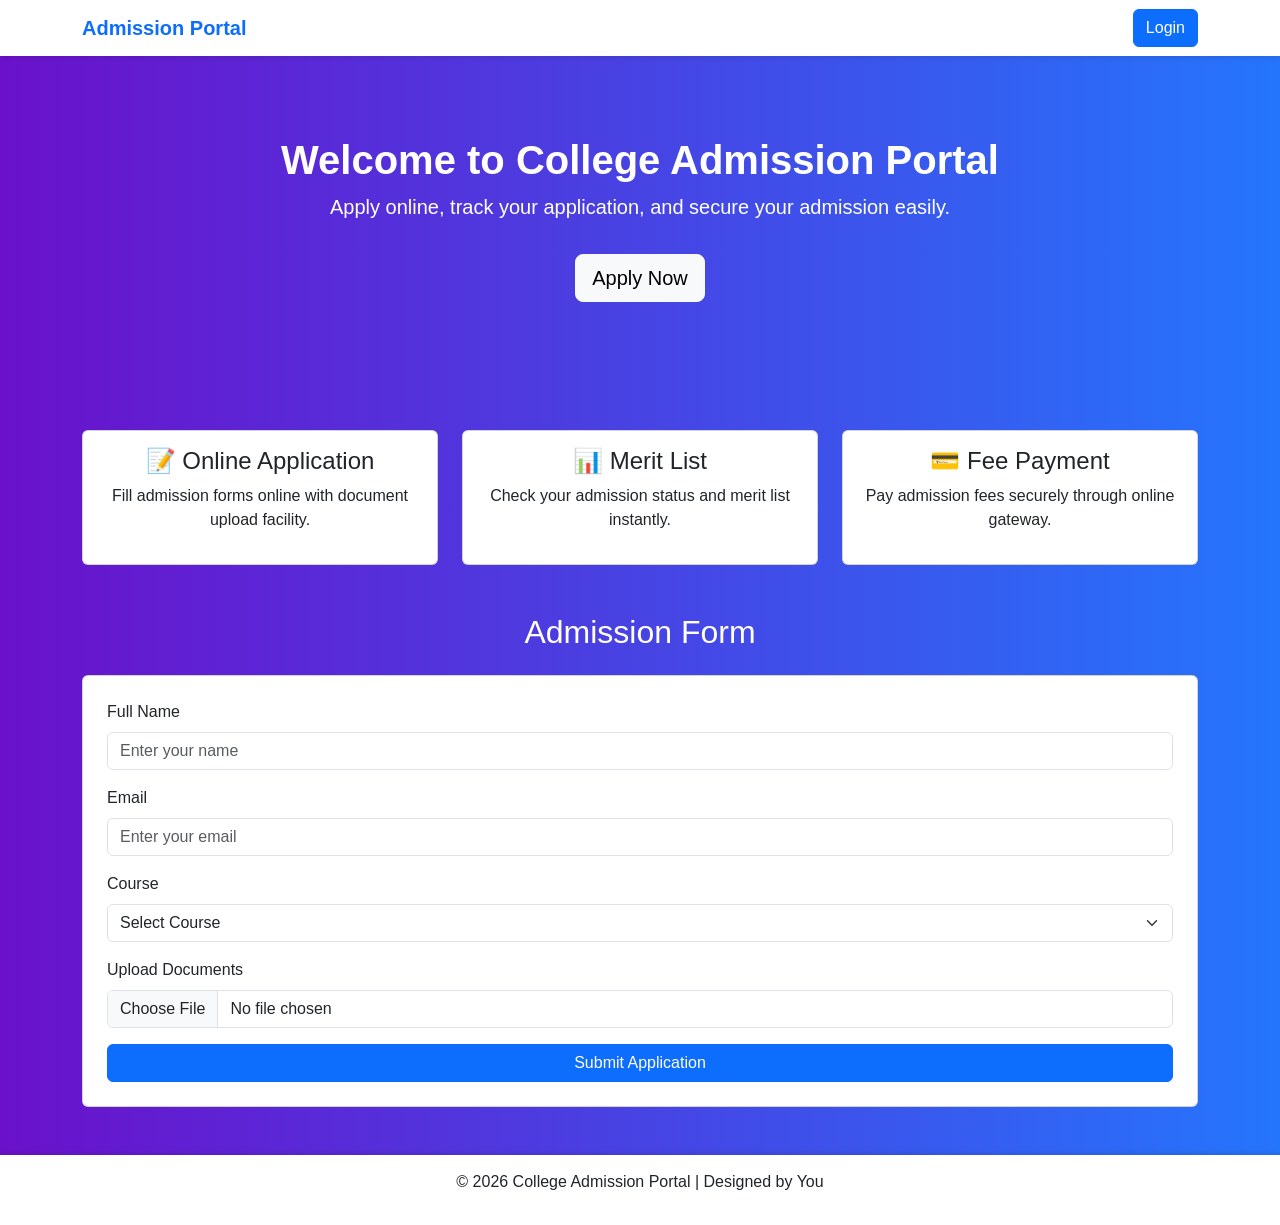
==== index.html @ 8b81611e "Admission Portal UI added" ====
<!DOCTYPE html>
<html lang="en">
<head>
  <meta charset="UTF-8">
  <meta name="viewport" content="width=device-width, initial-scale=1.0">
  <title>Admission Portal</title>
  <!-- Bootstrap CSS -->
  <link href="https://cdn.jsdelivr.net/npm/bootstrap@5.3.0/dist/css/bootstrap.min.css" rel="stylesheet">
  <style>
    body {
      background: linear-gradient(to right, #6a11cb, #2575fc);
      font-family: 'Segoe UI', sans-serif;
    }
    .navbar {
      background-color: #fff;
      box-shadow: 0 2px 5px rgba(0,0,0,0.1);
    }
    .hero-section {
      color: white;
      text-align: center;
      padding: 80px 20px;
    }
    .card {
      transition: transform 0.3s;
    }
    .card:hover {
      transform: scale(1.05);
    }
    footer {
      background: #fff;
      padding: 15px;
      text-align: center;
      margin-top: 30px;
      box-shadow: 0 -2px 5px rgba(0,0,0,0.1);
    }
  </style>
</head>
<body>

  <!-- Navbar -->
  <nav class="navbar navbar-expand-lg">
    <div class="container">
      <a class="navbar-brand fw-bold text-primary" href="#">Admission Portal</a>
      <button class="btn btn-primary">Login</button>
    </div>
  </nav>

  <!-- Hero Section -->
  <section class="hero-section">
    <h1 class="fw-bold">Welcome to College Admission Portal</h1>
    <p class="lead">Apply online, track your application, and secure your admission easily.</p>
    <a href="#apply" class="btn btn-light btn-lg mt-3">Apply Now</a>
  </section>

  <!-- Features Section -->
  <div class="container my-5">
    <div class="row text-center">
      <div class="col-md-4">
        <div class="card p-3">
          <h4>📝 Online Application</h4>
          <p>Fill admission forms online with document upload facility.</p>
        </div>
      </div>
      <div class="col-md-4">
        <div class="card p-3">
          <h4>📊 Merit List</h4>
          <p>Check your admission status and merit list instantly.</p>
        </div>
      </div>
      <div class="col-md-4">
        <div class="card p-3">
          <h4>💳 Fee Payment</h4>
          <p>Pay admission fees securely through online gateway.</p>
        </div>
      </div>
    </div>
  </div>

  <!-- Application Form -->
  <div class="container my-5" id="apply">
    <h2 class="text-center text-white mb-4">Admission Form</h2>
    <div class="card p-4">
      <form>
        <div class="mb-3">
          <label class="form-label">Full Name</label>
          <input type="text" class="form-control" placeholder="Enter your name">
        </div>
        <div class="mb-3">
          <label class="form-label">Email</label>
          <input type="email" class="form-control" placeholder="Enter your email">
        </div>
        <div class="mb-3">
          <label class="form-label">Course</label>
          <select class="form-select">
            <option selected>Select Course</option>
            <option>MCA</option>
            <option>BCA</option>
            <option>BSc Computer Science</option>
          </select>
        </div>
        <div class="mb-3">
          <label class="form-label">Upload Documents</label>
          <input type="file" class="form-control">
        </div>
        <button type="submit" class="btn btn-primary w-100">Submit Application</button>
      </form>
    </div>
  </div>

  <!-- Footer -->
  <footer>
    <p>&copy; 2026 College Admission Portal | Designed by You</p>
  </footer>

  <!-- Bootstrap JS -->
  <script src="https://cdn.jsdelivr.net/npm/bootstrap@5.3.0/dist/js/bootstrap.bundle.min.js"></script>
</body>
</html>
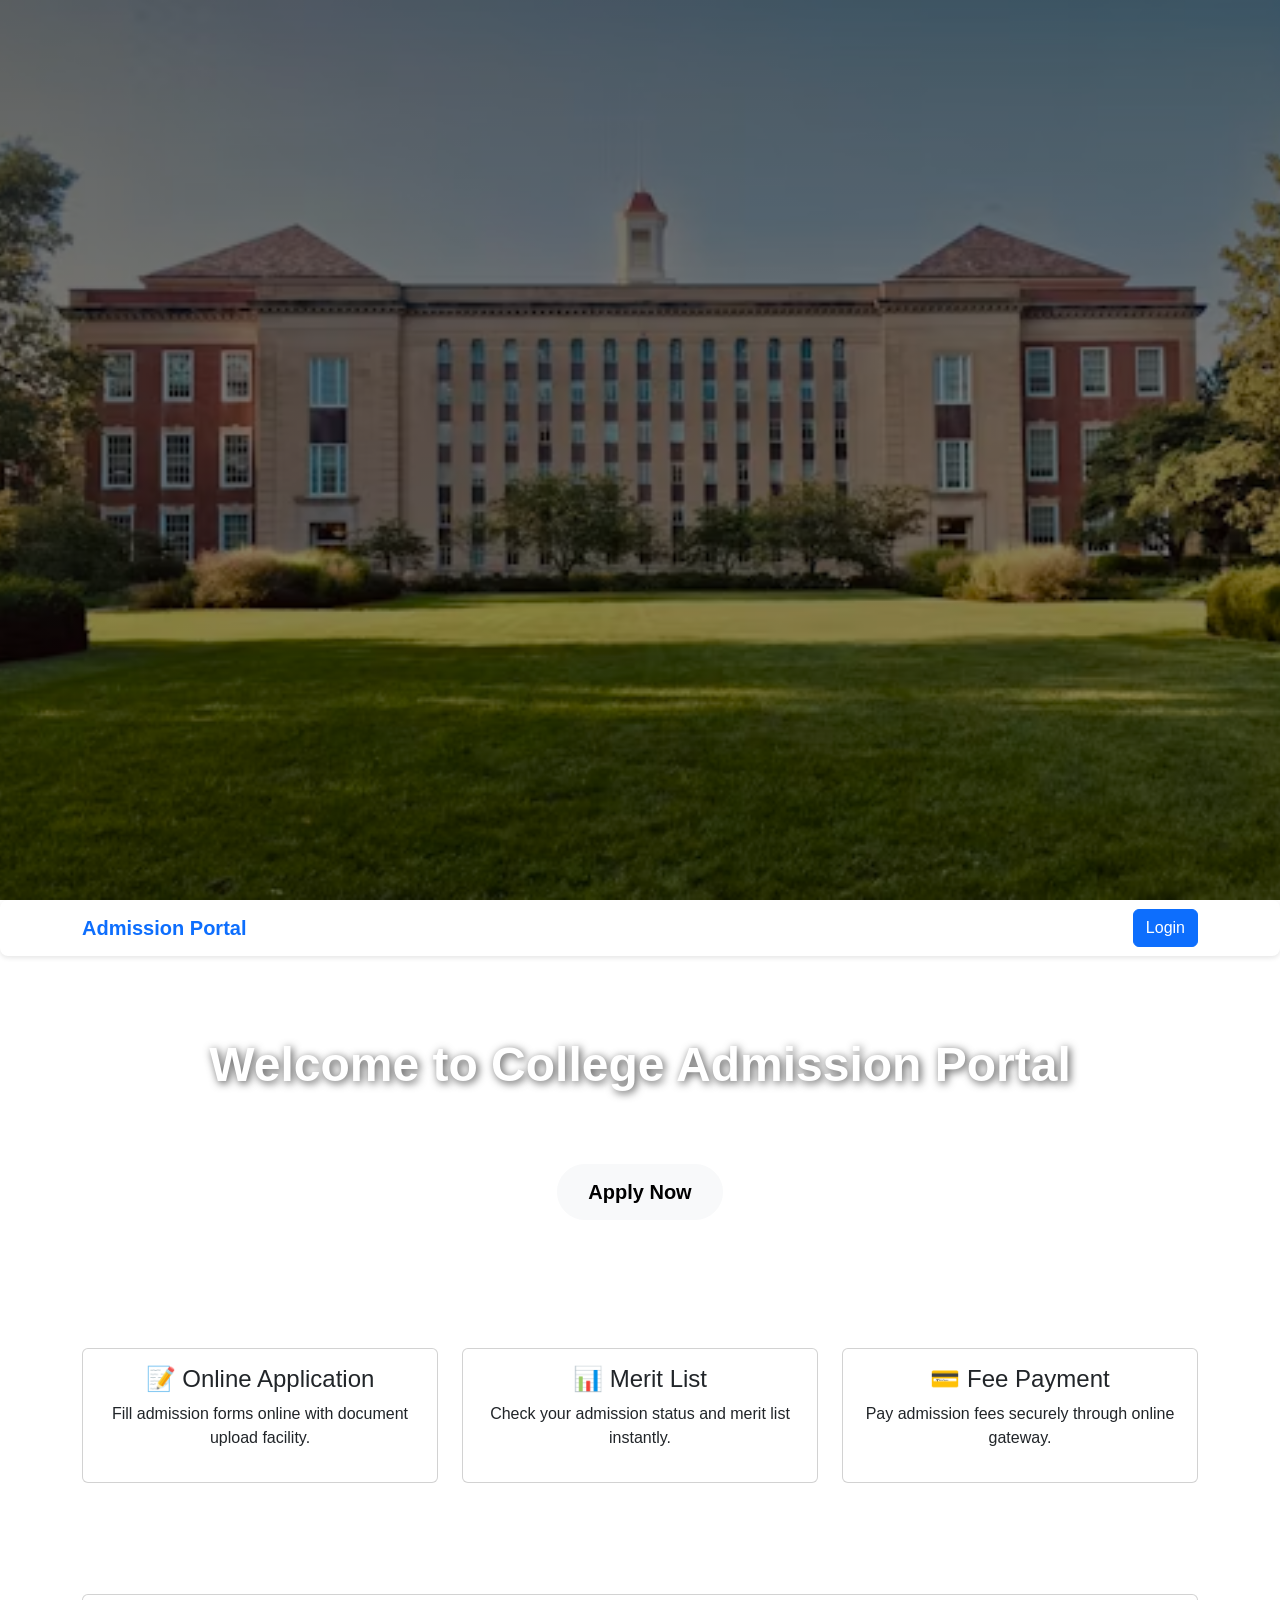
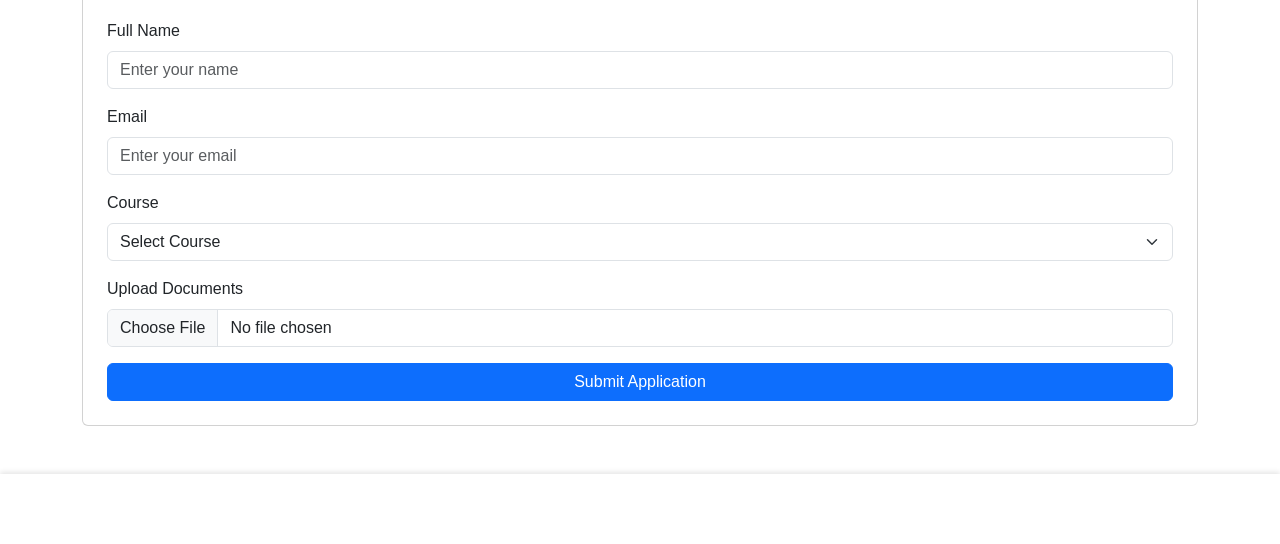
==== commit eaee01d5: "Admission Portal UI with overlay" ====
--- a/index.html
+++ b/index.html
@@ -5,12 +5,23 @@
   <meta name="viewport" content="width=device-width, initial-scale=1.0">
   <title>Admission Portal</title>
   <!-- Bootstrap CSS -->
+   <link href="style.css"rel="stylesheet">
   <link href="https://cdn.jsdelivr.net/npm/bootstrap@5.3.0/dist/css/bootstrap.min.css" rel="stylesheet">
   <style>
-    body {
-      background: linear-gradient(to right, #6a11cb, #2575fc);
-      font-family: 'Segoe UI', sans-serif;
-    }
+   body {
+  font-family: 'Segoe UI', sans-serif;
+  background-image: url('assets/photo2.jpg'); 
+  background-size: cover;
+  background-position: center;
+  background-attachment: fixed;
+        }
+     .overlay {
+  background: linear-gradient(rgba(0,0,0,0.6), rgba(0,0,0,0.4));
+  min-height: 100vh;
+  padding: 20px;
+}
+
+
     .navbar {
       background-color: #fff;
       box-shadow: 0 2px 5px rgba(0,0,0,0.1);
@@ -36,6 +47,7 @@
   </style>
 </head>
 <body>
+    <div class="overlay"></div>
 
   <!-- Navbar -->
   <nav class="navbar navbar-expand-lg">
--- a/style.css
+++ b/style.css
@@ -0,0 +1,72 @@
+/* Overlay with gradient */
+.overlay {
+  background: linear-gradient(rgba(0,0,0,0.6), rgba(0,0,0,0.4));
+  min-height: 100vh;
+  padding: 20px;
+}
+
+/* Hero Section */
+.hero-section h1 {
+  font-size: 3rem;
+  font-weight: 700;
+  text-shadow: 2px 2px 8px rgba(0,0,0,0.7);
+}
+.hero-section p {
+  font-size: 1.2rem;
+  margin-top: 10px;
+}
+.hero-section .btn {
+  border-radius: 30px;
+  padding: 12px 30px;
+  font-weight: bold;
+  transition: background 0.3s, transform 0.3s;
+}
+.hero-section .btn:hover {
+  background: #2575fc;
+  color: #fff;
+  transform: scale(1.05);
+}
+
+/* Cards */
+.card {
+  transition: transform 0.3s, box-shadow 0.3s;
+  border-radius: 12px;
+}
+.card:hover {
+  transform: translateY(-5px);
+  box-shadow: 0 8px 20px rgba(0,0,0,0.2);
+}
+
+/* Footer */
+footer {
+  background: linear-gradient(to right, #2575fc, #6a11cb);
+  color: white;
+  padding: 15px;
+  text-align: center;
+  margin-top: 30px;
+}
+
+.navbar {
+  background: rgba(255,255,255,0.9);
+  backdrop-filter: blur(6px);
+  border-radius: 8px;
+}
+
+.hero-section h1 {
+  animation: fadeInDown 1s ease-in-out;
+}
+.hero-section p {
+  animation: fadeInUp 1.2s ease-in-out;
+}
+@keyframes fadeInDown {
+  from {opacity:0; transform:translateY(-30px);}
+  to {opacity:1; transform:translateY(0);}
+}
+@keyframes fadeInUp {
+  from {opacity:0; transform:translateY(30px);}
+  to {opacity:1; transform:translateY(0);}
+}
+
+.btn:hover {
+  box-shadow: 0 0 15px rgba(37,117,252,0.6);
+}
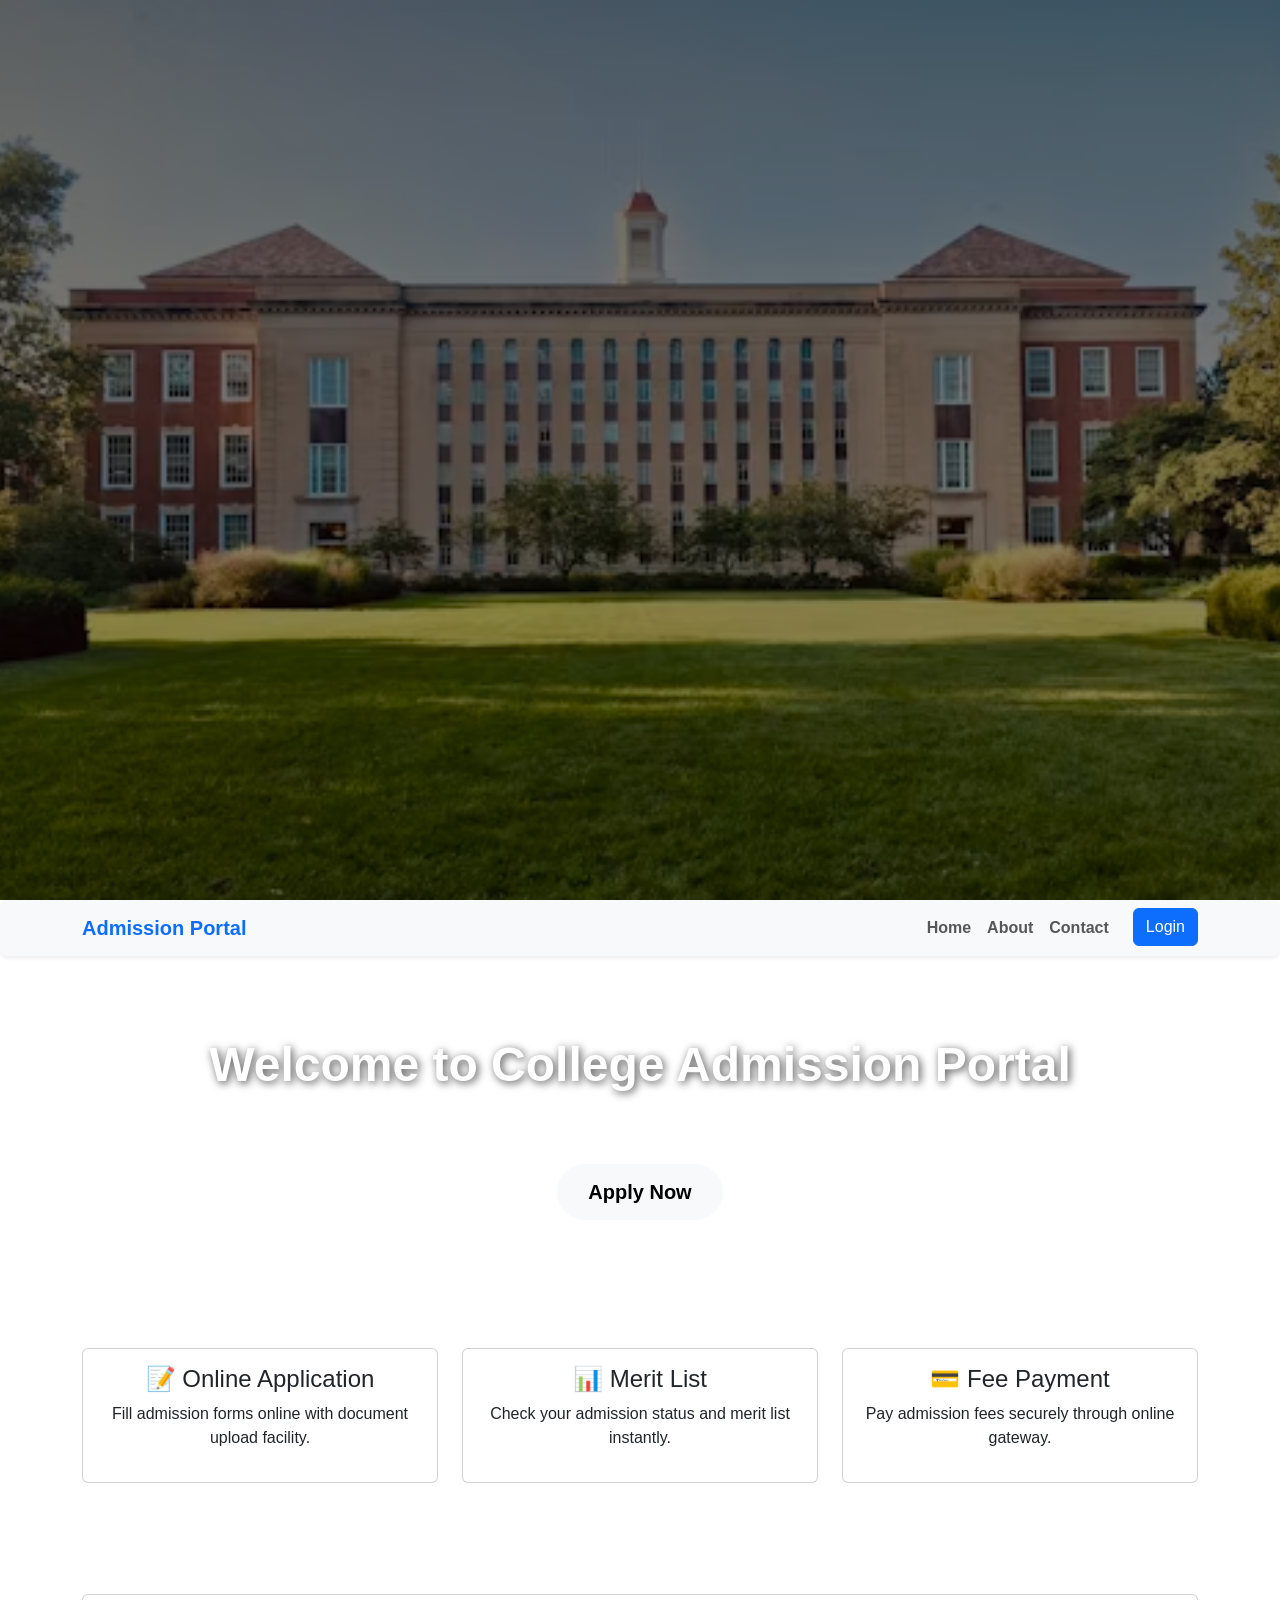
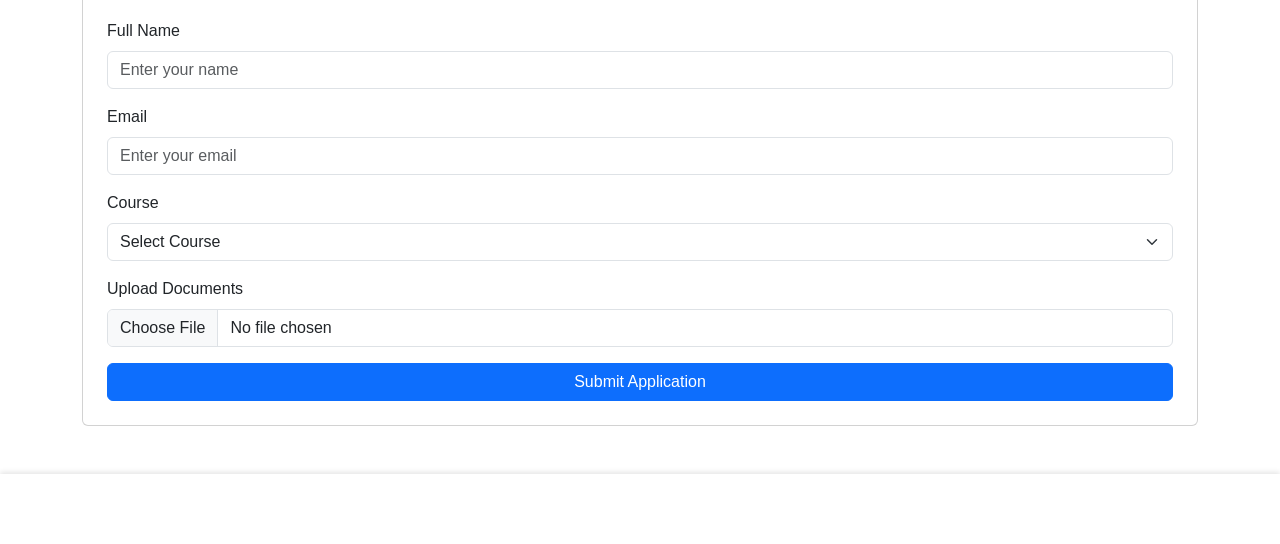
==== commit eae3478d: "Navbar updated with About & Contact links" ====
--- a/index.html
+++ b/index.html
@@ -50,12 +50,31 @@
     <div class="overlay"></div>
 
   <!-- Navbar -->
-  <nav class="navbar navbar-expand-lg">
-    <div class="container">
-      <a class="navbar-brand fw-bold text-primary" href="#">Admission Portal</a>
-      <button class="btn btn-primary">Login</button>
+  <nav class="navbar navbar-expand-lg bg-light shadow-sm">
+  <div class="container">
+    <a class="navbar-brand fw-bold text-primary" href="index.html">Admission Portal</a>
+    <button class="navbar-toggler" type="button" data-bs-toggle="collapse" data-bs-target="#navbarNav">
+      <span class="navbar-toggler-icon"></span>
+    </button>
+    <div class="collapse navbar-collapse justify-content-end" id="navbarNav">
+      <ul class="navbar-nav">
+        <li class="nav-item">
+          <a class="nav-link fw-semibold" href="index.html">Home</a>
+        </li>
+        <li class="nav-item">
+          <a class="nav-link fw-semibold" href="about.html">About</a>
+        </li>
+        <li class="nav-item">
+          <a class="nav-link fw-semibold" href="contact.html">Contact</a>
+        </li>
+        <li class="nav-item">
+          <button class="btn btn-primary ms-3">Login</button>
+        </li>
+      </ul>
     </div>
-  </nav>
+  </div>
+</nav>
+
 
   <!-- Hero Section -->
   <section class="hero-section">
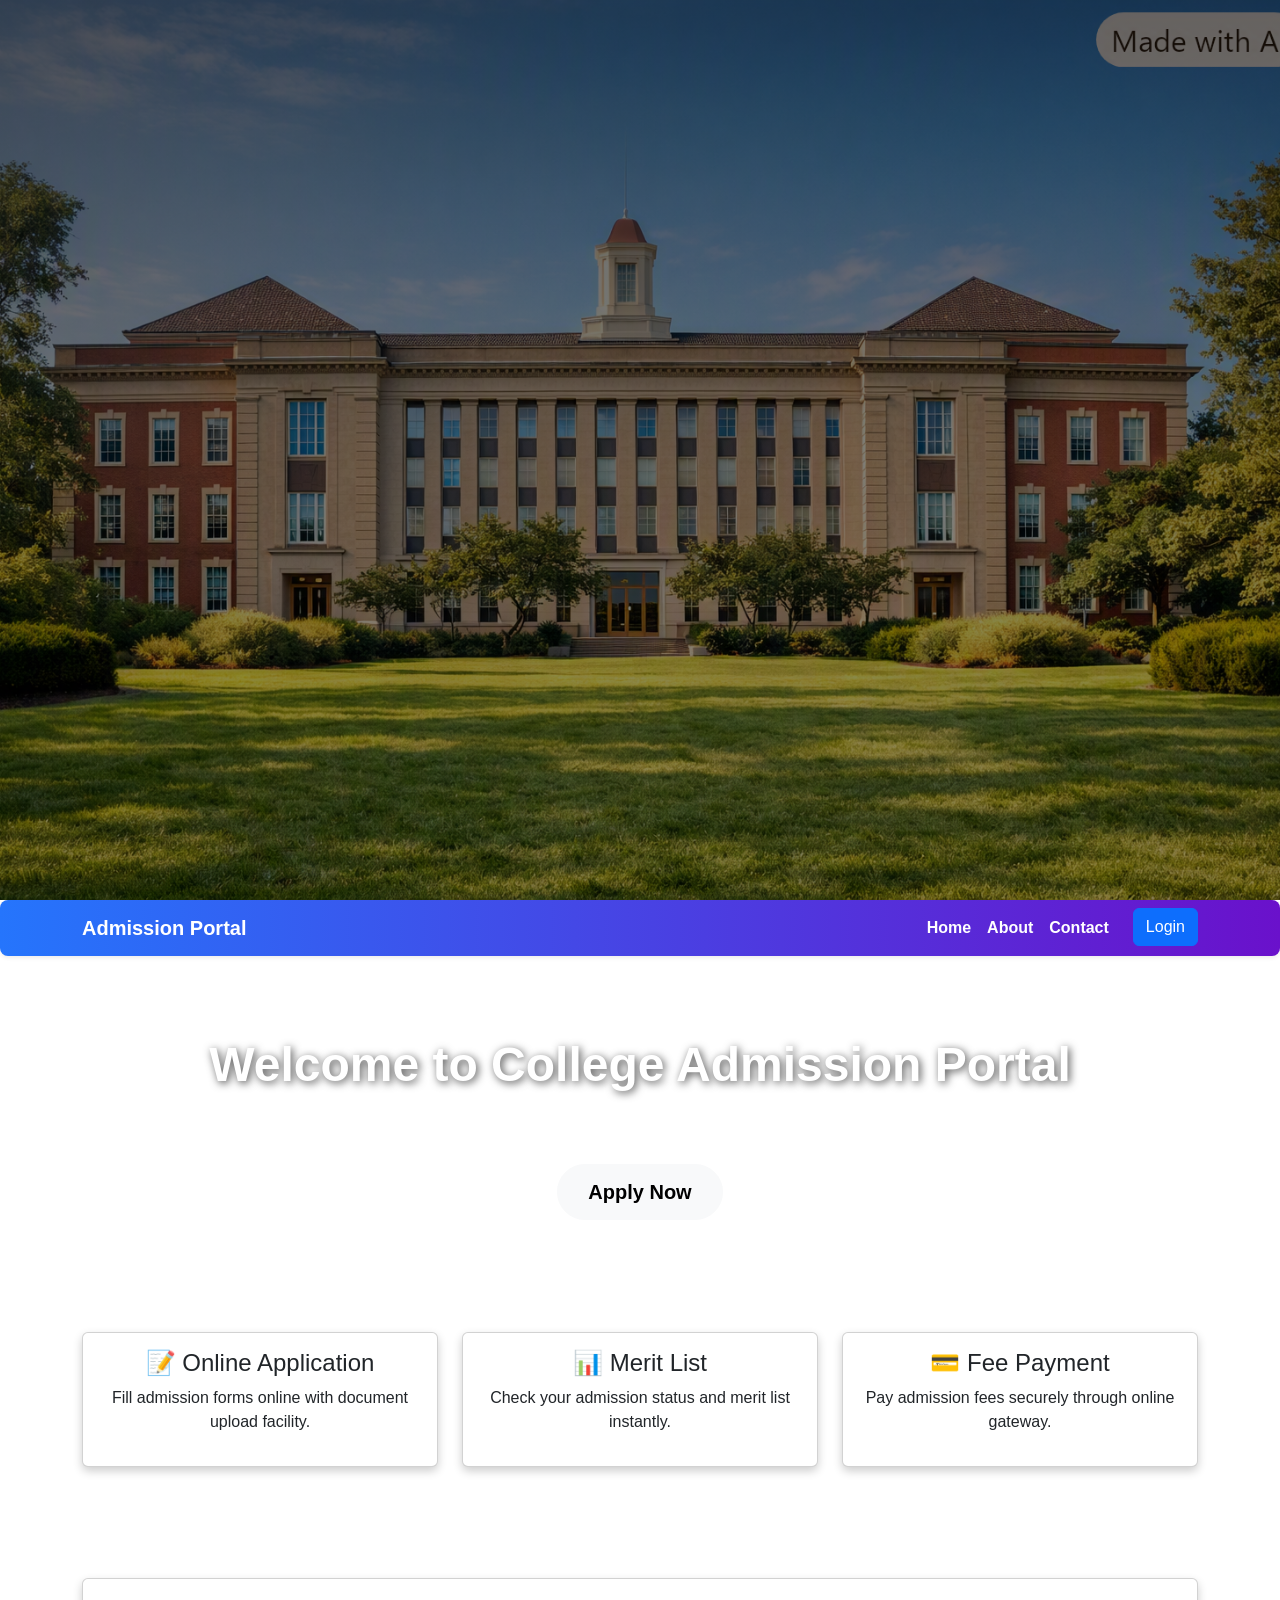
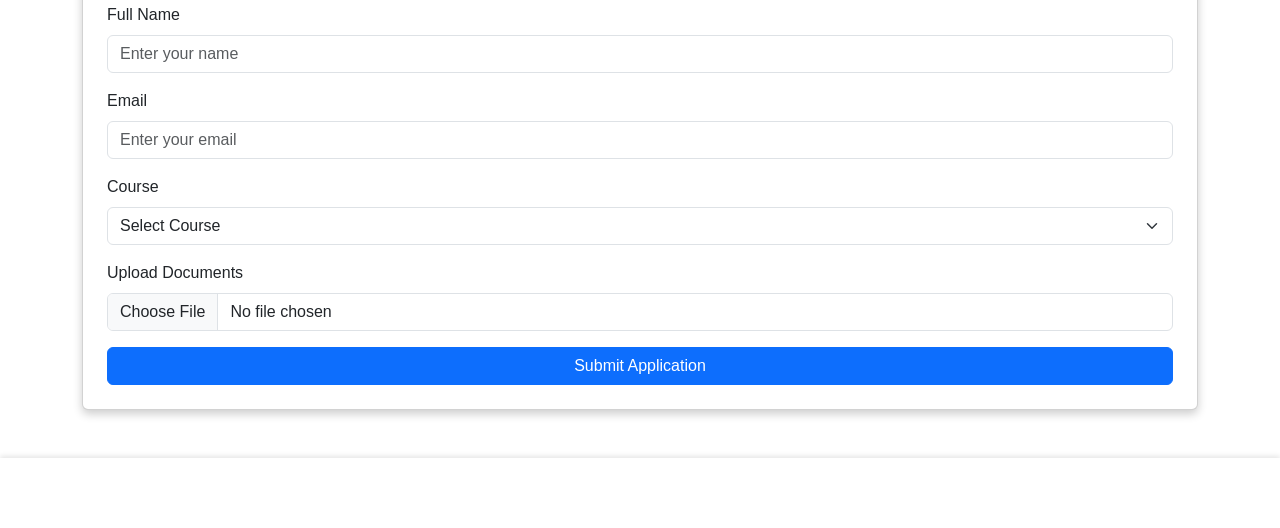
==== commit 306f213d: "Admission Portal Home Page added" ====
--- a/index.html
+++ b/index.html
@@ -10,7 +10,7 @@
   <style>
    body {
   font-family: 'Segoe UI', sans-serif;
-  background-image: url('assets/photo2.jpg'); 
+  background-image: url('assets/college.jpg'); 
   background-size: cover;
   background-position: center;
   background-attachment: fixed;
@@ -138,6 +138,8 @@
     </div>
   </div>
 
+    
+
   <!-- Footer -->
   <footer>
     <p>&copy; 2026 College Admission Portal | Designed by You</p>
--- a/style.css
+++ b/style.css
@@ -29,9 +29,12 @@
 
 /* Cards */
 .card {
-  transition: transform 0.3s, box-shadow 0.3s;
-  border-radius: 12px;
+  background: rgba(255, 255, 255, 0.2); /* 0.2 = 20% white transparency */
+  border: none;                         /* border remove */
+  color: white;                         /* text white for readability */
+  box-shadow: 0 4px 10px rgba(0,0,0,0.3); /* thoda shadow for clarity */
 }
+
 .card:hover {
   transform: translateY(-5px);
   box-shadow: 0 8px 20px rgba(0,0,0,0.2);
@@ -70,3 +73,80 @@
 .btn:hover {
   box-shadow: 0 0 15px rgba(37,117,252,0.6);
 }
+
+.container.my-5 {
+  margin-top: 2rem !important; /* default se chhota */
+}
+
+body {
+  font-family: 'Segoe UI', sans-serif;
+  background: linear-gradient(to right, #1e3c72, #2a5298); 
+  min-height: 100vh;
+  color: white;
+}
+
+html, body {
+  overflow-x: hidden; /* horizontal scroll disable */
+}
+
+.gallery img {
+  transition: transform 0.3s ease;
+}
+.gallery img:hover {
+  transform: scale(1.05);
+}
+
+h2.text-primary {
+  font-weight: 700;
+  letter-spacing: 1px;
+}
+
+.gallery img {
+  height: 250px;
+  object-fit: cover;
+}
+.row.g-3 img {
+  height: 250px;
+  object-fit: cover;
+  width: 100%;
+}
+
+.gallery img {
+  height: 250px !important;
+  object-fit: cover;
+  width: 100% !important;
+}
+
+.about-page {
+  background: #bba2c9;
+  font-family: 'Segoe UI', sans-serif;
+  color: #333; /* dark text */
+}
+
+.overlay {
+  background: linear-gradient(rgba(37,117,252,0.7), rgba(106,17,203,0.6));
+  min-height: 100vh;
+  padding: 20px;
+}
+
+.navbar, footer {
+  background: linear-gradient(to right, #2575fc, #6a11cb);
+  color: white;
+}
+.navbar a, footer p {
+  color: white !important;
+}
+
+.btn-primary {
+  background-color: #2575fc;
+  border: none;
+}
+.btn-primary:hover {
+  background-color: #4CAF50;
+}
+
+.card {
+  background: rgba(255,255,255,0.85);
+  border: none;
+  box-shadow: 0 4px 10px rgba(0,0,0,0.2);
+}
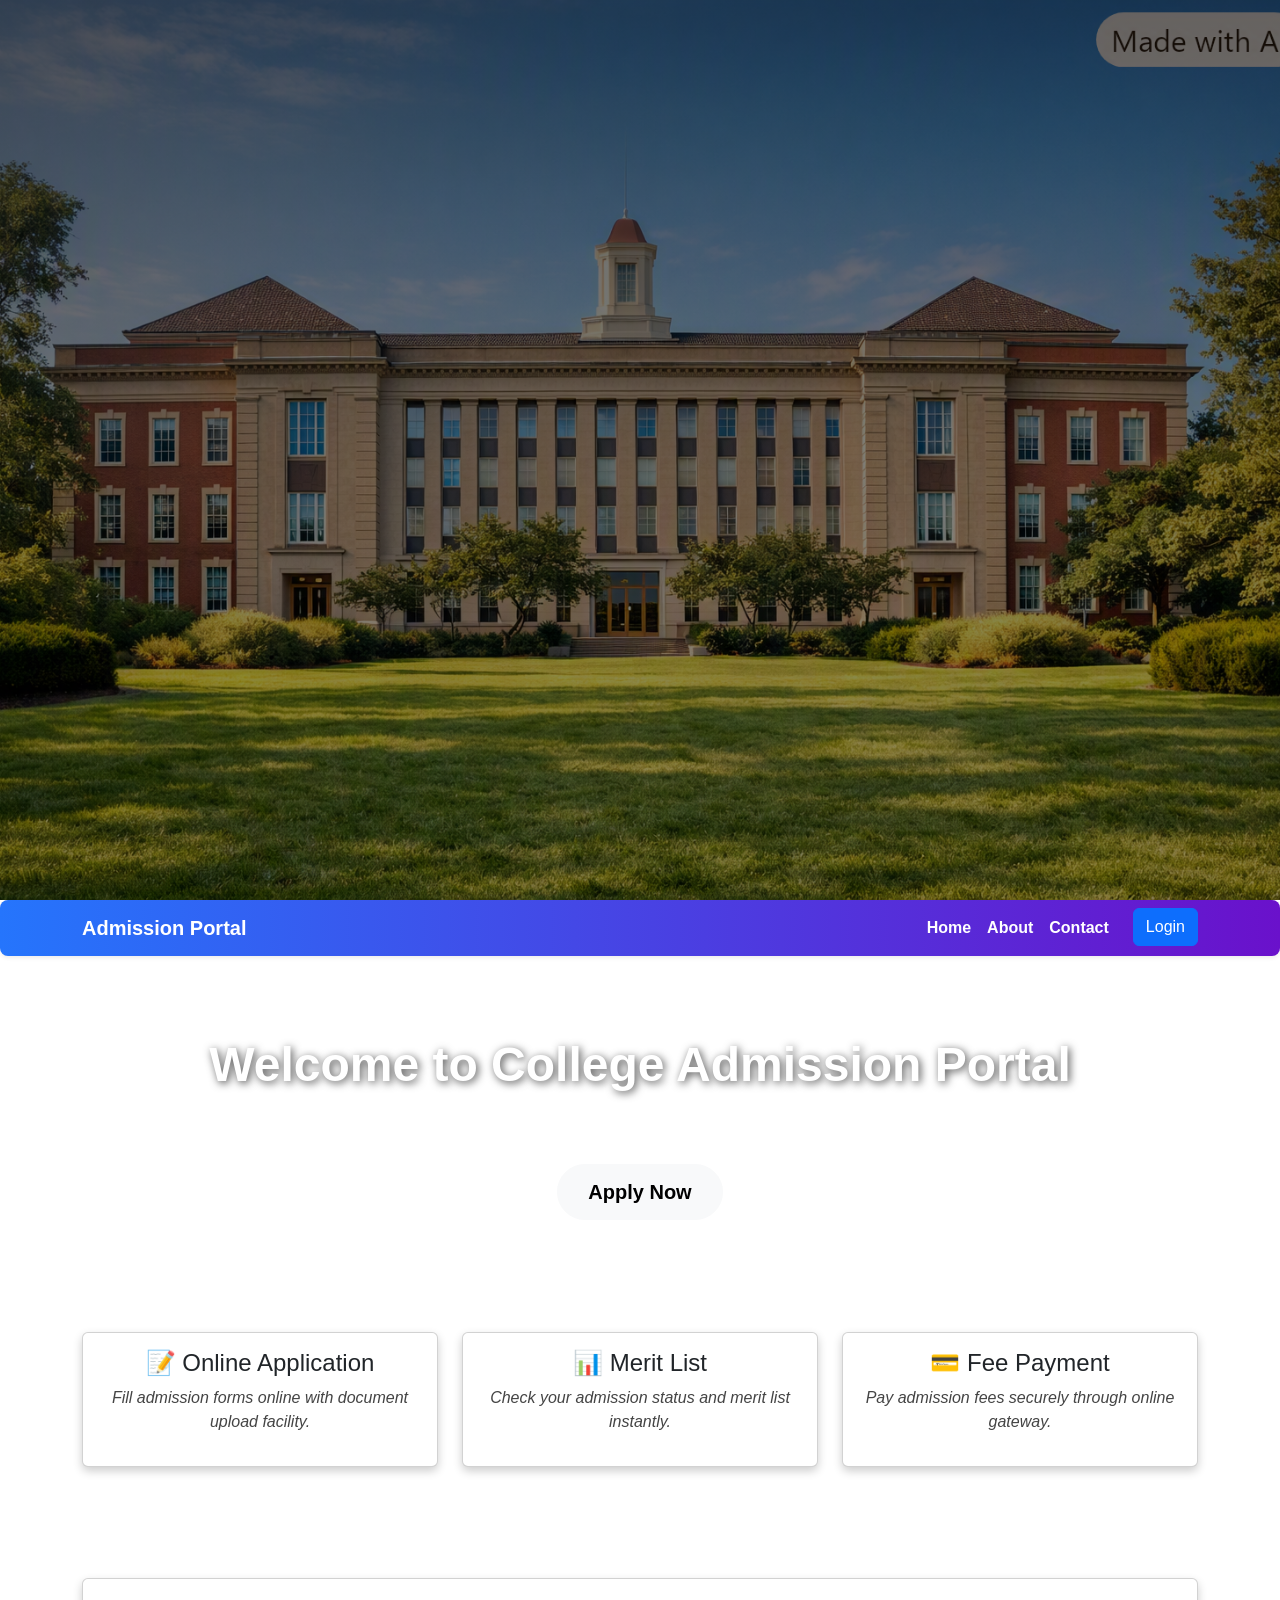
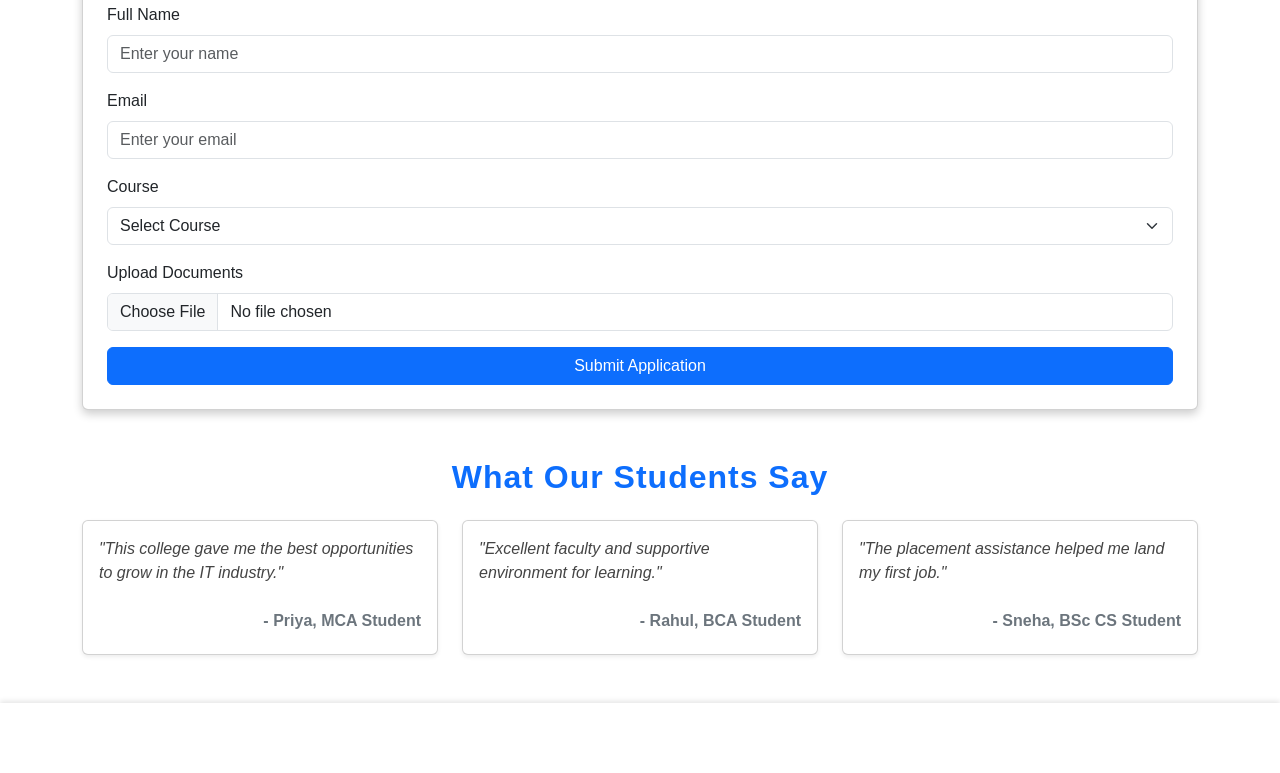
==== commit bd47a812: "design a portal" ====
--- a/index.html
+++ b/index.html
@@ -138,6 +138,30 @@
     </div>
   </div>
 
+ <!-- Testimonials Section -->
+<div class="container my-5">
+  <h2 class="text-center text-primary mb-4">What Our Students Say</h2>
+  <div class="row">
+    <div class="col-md-4">
+      <div class="card p-3 shadow-sm">
+        <p>"This college gave me the best opportunities to grow in the IT industry."</p>
+        <h6 class="text-end text-secondary">- Priya, MCA Student</h6>
+      </div>
+    </div>
+    <div class="col-md-4">
+      <div class="card p-3 shadow-sm">
+        <p>"Excellent faculty and supportive environment for learning."</p>
+        <h6 class="text-end text-secondary">- Rahul, BCA Student</h6>
+      </div>
+    </div>
+    <div class="col-md-4">
+      <div class="card p-3 shadow-sm">
+        <p>"The placement assistance helped me land my first job."</p>
+        <h6 class="text-end text-secondary">- Sneha, BSc CS Student</h6>
+      </div>
+    </div>
+  </div>
+</div>
     
 
   <!-- Footer -->
--- a/style.css
+++ b/style.css
@@ -118,9 +118,9 @@
 }
 
 .about-page {
-  background: #bba2c9;
+  background: #100c13;
   font-family: 'Segoe UI', sans-serif;
-  color: #333; /* dark text */
+  color: #302d2d; /* dark text */
 }
 
 .overlay {
@@ -150,3 +150,12 @@
   border: none;
   box-shadow: 0 4px 10px rgba(0,0,0,0.2);
 }
+
+.card p {
+  font-style: italic;
+  color: #444;
+}
+.card h6 {
+  font-weight: bold;
+  margin-top: 10px;
+}
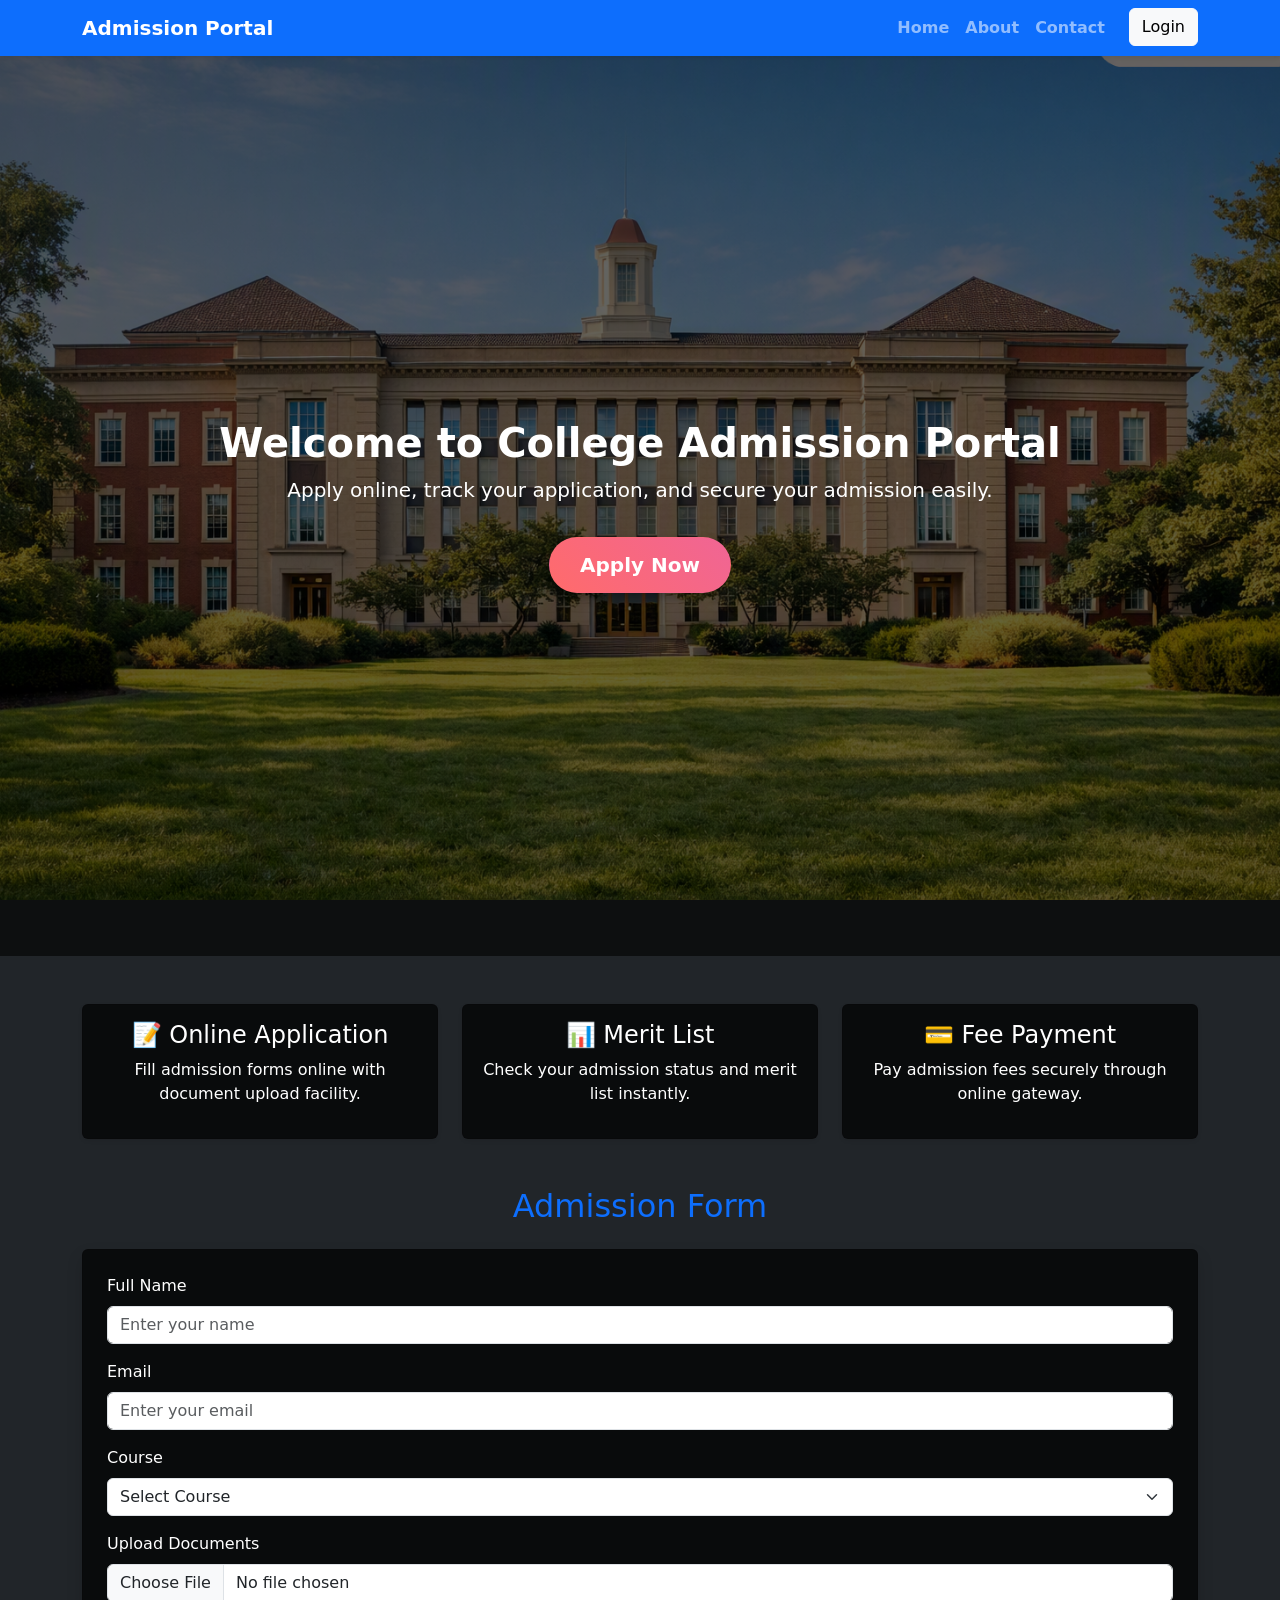
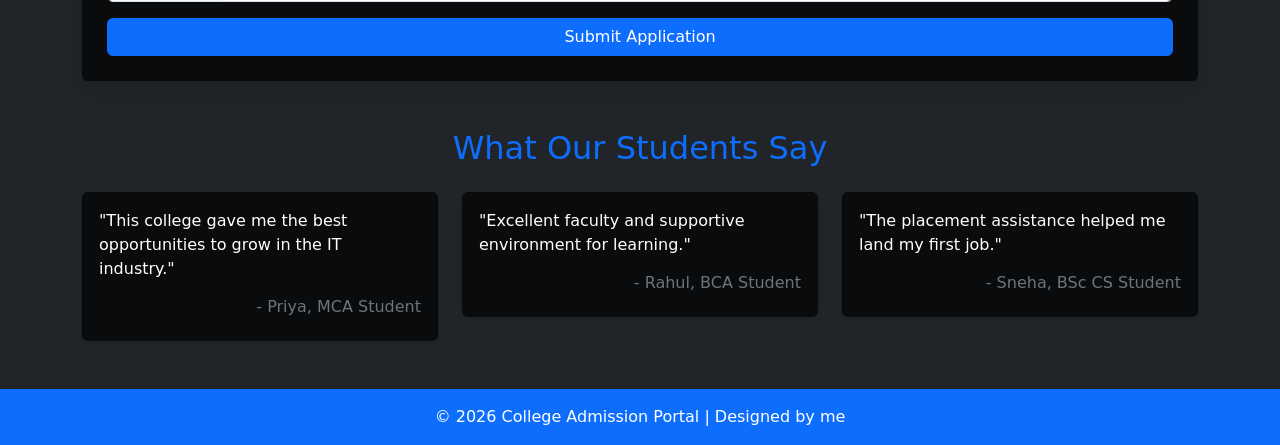
==== commit 7e9f766b: "Updated project changes" ====
--- a/index.html
+++ b/index.html
@@ -5,101 +5,96 @@
   <meta name="viewport" content="width=device-width, initial-scale=1.0">
   <title>Admission Portal</title>
   <!-- Bootstrap CSS -->
-   <link href="style.css"rel="stylesheet">
   <link href="https://cdn.jsdelivr.net/npm/bootstrap@5.3.0/dist/css/bootstrap.min.css" rel="stylesheet">
+
+   <!-- Custom CSS -->
   <style>
-   body {
-  font-family: 'Segoe UI', sans-serif;
-  background-image: url('assets/college.jpg'); 
-  background-size: cover;
-  background-position: center;
-  background-attachment: fixed;
-        }
-     .overlay {
-  background: linear-gradient(rgba(0,0,0,0.6), rgba(0,0,0,0.4));
-  min-height: 100vh;
-  padding: 20px;
-}
+    body {
+      margin: 0;
+      padding: 0;
+      background: url('assets/college.jpg') center/cover no-repeat fixed;
+      color: white;
+    }
 
+    .card {
+      background-color: rgba(0,0,0,0.7);
+      color: white;
+    }
 
-    .navbar {
-      background-color: #fff;
-      box-shadow: 0 2px 5px rgba(0,0,0,0.1);
+    footer {
+      background-color: rgba(0,0,0,0.8);
     }
-    .hero-section {
-      color: white;
-      text-align: center;
-      padding: 80px 20px;
-    }
-    .card {
-      transition: transform 0.3s;
-    }
-    .card:hover {
-      transform: scale(1.05);
-    }
-    footer {
-      background: #fff;
-      padding: 15px;
-      text-align: center;
-      margin-top: 30px;
-      box-shadow: 0 -2px 5px rgba(0,0,0,0.1);
-    }
+
+    .btn-apply {
+    background: linear-gradient(45deg, #ff6b6b, #f06595);
+    color: white;
+    font-weight: bold;
+    border-radius: 30px;
+    padding: 12px 30px;
+    box-shadow: 0 4px 10px rgba(0,0,0,0.3);
+    transition: all 0.3s ease;
+  }
+
+  .btn-apply:hover {
+    background: linear-gradient(45deg, #f06595, #ff6b6b);
+    transform: scale(1.05);
+    box-shadow: 0 6px 15px rgba(0,0,0,0.4);
+  }
+
+  .btn-apply:active {
+    transform: scale(0.95);
+  }
   </style>
 </head>
-<body>
-    <div class="overlay"></div>
+<body class="bg-dark text-light">
 
   <!-- Navbar -->
-  <nav class="navbar navbar-expand-lg bg-light shadow-sm">
+  <nav class="navbar navbar-expand-lg navbar-dark bg-primary shadow-sm">
+    <div class="container">
+      <a class="navbar-brand fw-bold" href="index.html">Admission Portal</a>
+      <button class="navbar-toggler" type="button" data-bs-toggle="collapse" data-bs-target="#navbarNav">
+        <span class="navbar-toggler-icon"></span>
+      </button>
+      <div class="collapse navbar-collapse justify-content-end" id="navbarNav">
+        <ul class="navbar-nav">
+          <li class="nav-item"><a class="nav-link fw-semibold" href="index.html">Home</a></li>
+          <li class="nav-item"><a class="nav-link fw-semibold" href="about.html">About</a></li>
+          <li class="nav-item"><a class="nav-link fw-semibold" href="contact.html">Contact</a></li>
+          <li class="nav-item"><button class="btn btn-light ms-3">Login</button></li>
+        </ul>
+      </div>
+    </div>
+  </nav>
+            
+ <!-- Hero Section with Overlay -->
+<section class="hero-section text-center text-white d-flex align-items-center" 
+         style="background: rgba(0,0,0,0.6); min-height: 100vh;">
+
   <div class="container">
-    <a class="navbar-brand fw-bold text-primary" href="index.html">Admission Portal</a>
-    <button class="navbar-toggler" type="button" data-bs-toggle="collapse" data-bs-target="#navbarNav">
-      <span class="navbar-toggler-icon"></span>
-    </button>
-    <div class="collapse navbar-collapse justify-content-end" id="navbarNav">
-      <ul class="navbar-nav">
-        <li class="nav-item">
-          <a class="nav-link fw-semibold" href="index.html">Home</a>
-        </li>
-        <li class="nav-item">
-          <a class="nav-link fw-semibold" href="about.html">About</a>
-        </li>
-        <li class="nav-item">
-          <a class="nav-link fw-semibold" href="contact.html">Contact</a>
-        </li>
-        <li class="nav-item">
-          <button class="btn btn-primary ms-3">Login</button>
-        </li>
-      </ul>
-    </div>
-  </div>
-</nav>
-
-
-  <!-- Hero Section -->
-  <section class="hero-section">
     <h1 class="fw-bold">Welcome to College Admission Portal</h1>
     <p class="lead">Apply online, track your application, and secure your admission easily.</p>
-    <a href="#apply" class="btn btn-light btn-lg mt-3">Apply Now</a>
-  </section>
+    <a href="#apply" class="btn btn-apply btn-lg mt-3">Apply Now</a>
+  </div>
+</section>
+
 
   <!-- Features Section -->
   <div class="container my-5">
     <div class="row text-center">
       <div class="col-md-4">
-        <div class="card p-3">
+        <div class="card p-3 shadow-sm">
           <h4>📝 Online Application</h4>
           <p>Fill admission forms online with document upload facility.</p>
         </div>
       </div>
       <div class="col-md-4">
-        <div class="card p-3">
+        <div class="card p-3 shadow-sm">
           <h4>📊 Merit List</h4>
           <p>Check your admission status and merit list instantly.</p>
         </div>
       </div>
       <div class="col-md-4">
-        <div class="card p-3">
+        <div class="card p-3 shadow-sm">
           <h4>💳 Fee Payment</h4>
           <p>Pay admission fees securely through online gateway.</p>
         </div>
@@ -109,8 +104,8 @@
 
   <!-- Application Form -->
   <div class="container my-5" id="apply">
-    <h2 class="text-center text-white mb-4">Admission Form</h2>
-    <div class="card p-4">
+    <h2 class="text-center text-primary mb-4">Admission Form</h2>
+    <div class="card p-4 shadow">
       <form>
         <div class="mb-3">
           <label class="form-label">Full Name</label>
@@ -138,35 +133,34 @@
     </div>
   </div>
 
- <!-- Testimonials Section -->
-<div class="container my-5">
-  <h2 class="text-center text-primary mb-4">What Our Students Say</h2>
-  <div class="row">
-    <div class="col-md-4">
-      <div class="card p-3 shadow-sm">
-        <p>"This college gave me the best opportunities to grow in the IT industry."</p>
-        <h6 class="text-end text-secondary">- Priya, MCA Student</h6>
+  <!-- Testimonials Section -->
+  <div class="container my-5">
+    <h2 class="text-center text-primary mb-4">What Our Students Say</h2>
+    <div class="row">
+      <div class="col-md-4">
+        <div class="card p-3 shadow-sm">
+          <p>"This college gave me the best opportunities to grow in the IT industry."</p>
+          <h6 class="text-end text-secondary">- Priya, MCA Student</h6>
+        </div>
       </div>
-    </div>
-    <div class="col-md-4">
-      <div class="card p-3 shadow-sm">
-        <p>"Excellent faculty and supportive environment for learning."</p>
-        <h6 class="text-end text-secondary">- Rahul, BCA Student</h6>
+      <div class="col-md-4">
+        <div class="card p-3 shadow-sm">
+          <p>"Excellent faculty and supportive environment for learning."</p>
+          <h6 class="text-end text-secondary">- Rahul, BCA Student</h6>
+        </div>
       </div>
-    </div>
-    <div class="col-md-4">
-      <div class="card p-3 shadow-sm">
-        <p>"The placement assistance helped me land my first job."</p>
-        <h6 class="text-end text-secondary">- Sneha, BSc CS Student</h6>
+      <div class="col-md-4">
+        <div class="card p-3 shadow-sm">
+          <p>"The placement assistance helped me land my first job."</p>
+          <h6 class="text-end text-secondary">- Sneha, BSc CS Student</h6>
+        </div>
       </div>
     </div>
   </div>
-</div>
-    
 
   <!-- Footer -->
-  <footer>
-    <p>&copy; 2026 College Admission Portal | Designed by You</p>
+  <footer class="bg-primary text-white text-center p-3 mt-5">
+    &copy; 2026 College Admission Portal | Designed by me
   </footer>
 
   <!-- Bootstrap JS -->
